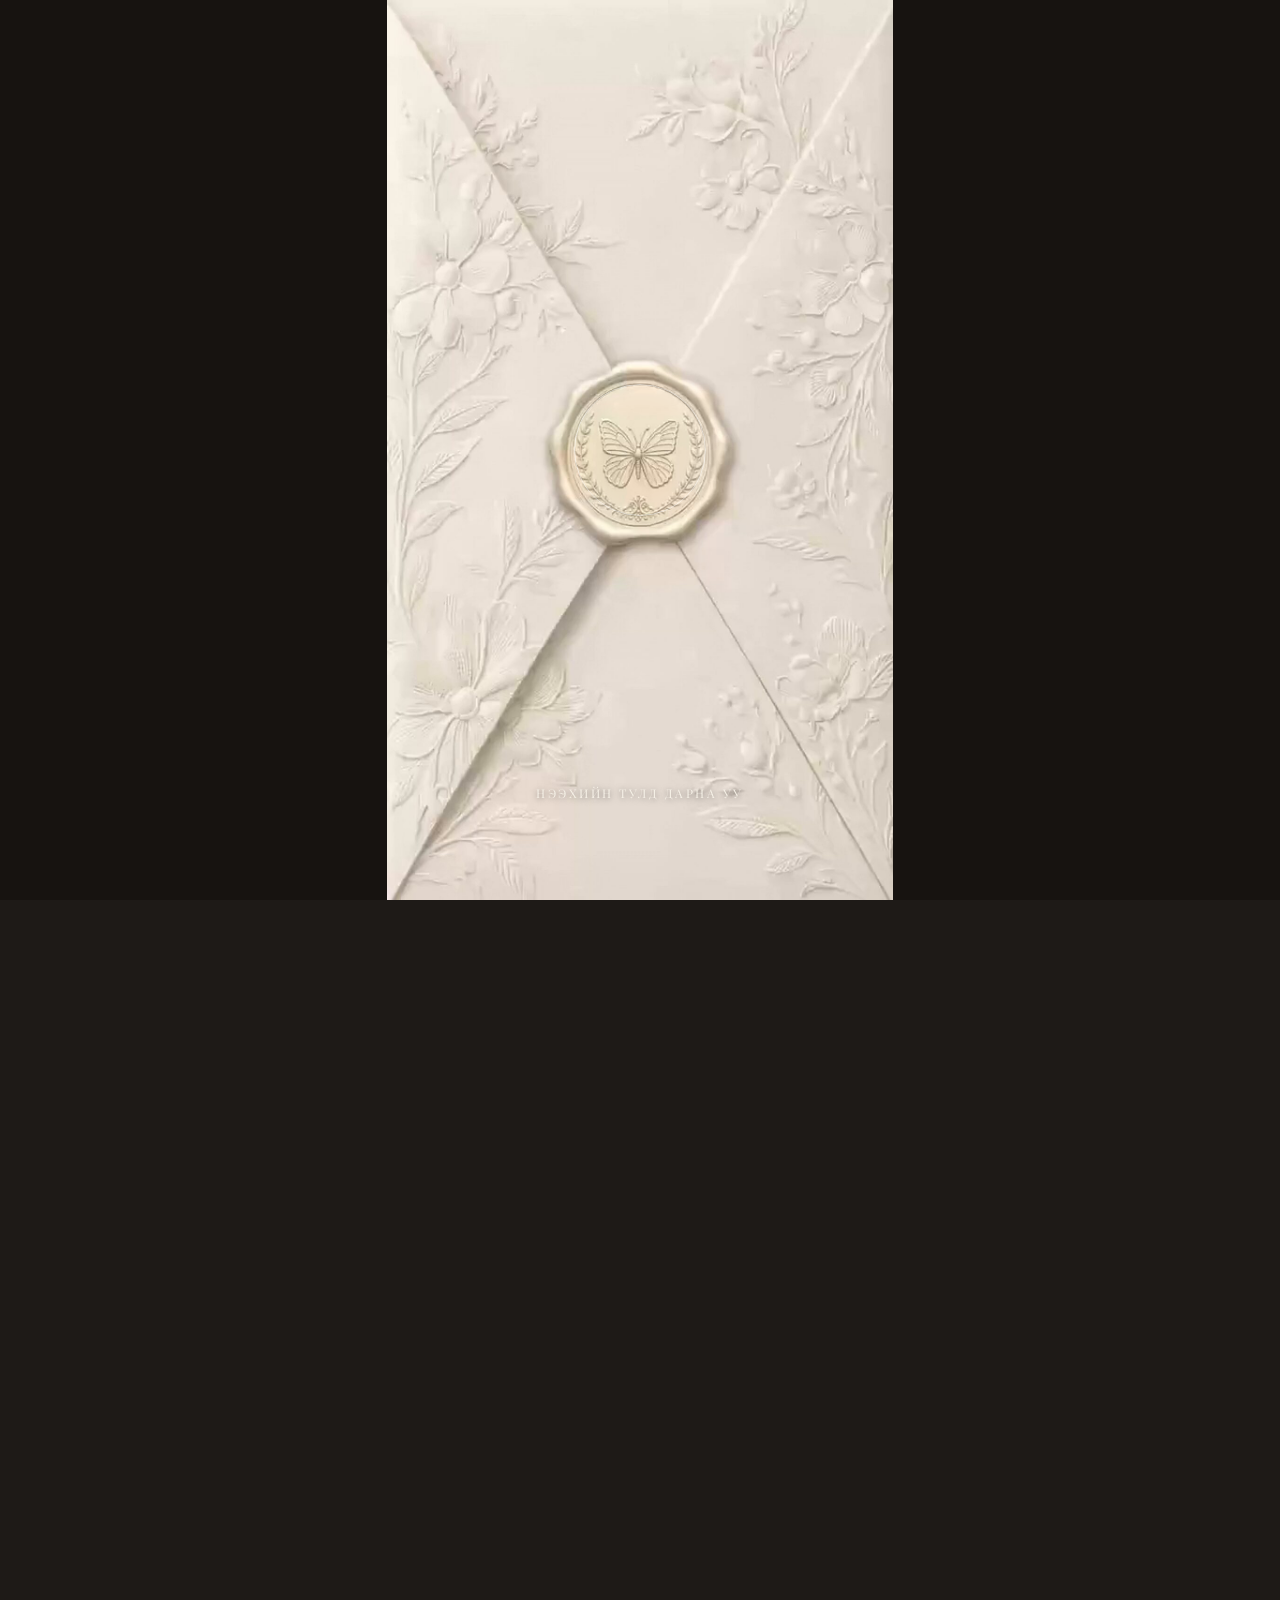
==== index.html @ 4af5bd7d "Strip the page back to Хаана + countdown, divide the timer with rules Removed, as asked: the Хэзээ b" ====
<!DOCTYPE html>
<html lang="mn" class="gate-open">
<head>
<meta charset="UTF-8">
<meta name="viewport" content="width=device-width, initial-scale=1.0, viewport-fit=cover">
<title>Batbaatar &amp; Enkhjargal | Хуримын урилга</title>
<meta name="description" content="Батбаатар, Энхжаргал хоёрын хуримын ёслолын урилга — 2026 оны 9 дүгээр сарын 28, Увс аймаг, Тэс сум.">
<meta name="theme-color" content="#e5ded5">
<link rel="preconnect" href="https://fonts.googleapis.com">
<link rel="preconnect" href="https://fonts.gstatic.com" crossorigin>
<link href="https://fonts.googleapis.com/css2?family=Cormorant+Garamond:wght@300;400;500;600&family=Mrs+Saint+Delafield&family=Playfair+Display:wght@400;500;600&display=swap" rel="stylesheet">
<link rel="stylesheet" href="assets/css/style.css">
</head>
<body>

<div class="progress-dots" id="progressDots">
  <span class="dot active" data-target="verse"></span>
  <span class="dot" data-target="photo"></span>
  <span class="dot" data-target="venue"></span>
  <span class="dot" data-target="closing"></span>
</div>

<!-- ============ INTRO GATE (tap anywhere -> film, then straight into the page) ============ -->
<div class="intro-gate" id="introGate">
  <video
    id="introVideo"
    class="intro-video"
    poster="assets/video/poster.jpg"
    playsinline
    webkit-playsinline
    preload="auto"
  >
    <source src="assets/video/intro.webm" type="video/webm">
    <source src="assets/video/intro.mp4" type="video/mp4">
  </video>

  <button class="intro-tap-layer" id="introTap" type="button">
    <span class="tap-ring"></span>
    <span class="tap-hint" id="tapHint"></span>
  </button>

  <p class="intro-loading" id="introLoading"></p>
  <button class="skip-hint" id="skipHint" type="button"></button>
</div>

<main class="scroller" id="scroller">

  <!-- 0. VERSE -->
  <section class="panel" id="verse">
    <img class="reveal posy" src="assets/img/posy.webp" alt="" width="620" height="254">
    <div class="verse-text" id="verseText"></div>
  </section>

  <!-- 1. THE COUPLE + CEREMONY DATE -->
  <section class="panel" id="photo">
    <img class="reveal arch-photo" src="assets/img/arch-photo.webp" alt="Батбаатар, Энхжаргал хоёр" width="680" height="986">

    <p class="reveal caps ceremony-label" style="--d:1" id="ceremonyLabel"></p>

    <div class="reveal date-block" style="--d:2">
      <div class="day-row">
        <span class="weekday" id="dateWeekday"></span>
        <span class="date-col">
          <span class="month" id="dateMonth"></span>
          <span class="day-num" id="dateDay"></span>
        </span>
        <span class="time-col">
          <span class="time-value" id="dateTime"></span>
          <span class="time-label" id="dateTimeLabel"></span>
        </span>
      </div>
      <p class="year" id="dateYear"></p>
    </div>

    <p class="reveal place-line" style="--d:3" id="placeLine"></p>

    <span class="scroll-cue" aria-hidden="true"></span>
  </section>

  <!-- 3. VENUE + COUNTDOWN -->
  <section class="panel venue-panel" id="venue">
    <img class="branch branch-a" src="assets/img/branch-a.webp" alt="" width="380" height="479">
    <img class="branch branch-b" src="assets/img/branch-b.webp" alt="" width="300" height="552">

    <div class="reveal detail-block" style="--d:1">
      <h3 class="detail-title" id="whereTitle"></h3>
      <p class="detail-sub" id="whereAddress"></p>
      <a class="detail-map-link" id="whereMapLink" href="#" target="_blank" rel="noopener"></a>
    </div>

    <div class="reveal countdown" style="--d:2" id="countdown">
      <p class="countdown-label" id="countdownLabel"></p>
      <div class="countdown-row" id="countdownRow">
        <span class="cd-unit"><span class="cd-num" id="cdDays">–</span><span class="cd-cap" id="cdDaysCap"></span></span>
        <span class="cd-unit"><span class="cd-num" id="cdHours">–</span><span class="cd-cap" id="cdHoursCap"></span></span>
        <span class="cd-unit"><span class="cd-num" id="cdMins">–</span><span class="cd-cap" id="cdMinsCap"></span></span>
        <span class="cd-unit"><span class="cd-num" id="cdSecs">–</span><span class="cd-cap" id="cdSecsCap"></span></span>
      </div>
    </div>
  </section>

  <!-- 5. CLOSING -->
  <section class="panel" id="closing">
    <div class="reveal ornate-frame">
      <img src="assets/img/ornate-frame.webp" alt="" width="620" height="872">
      <div class="frame-shine"></div>
      <div class="ornate-names">
        <span id="closingNameA"></span>
        <span class="amp">&amp;</span>
        <span id="closingNameB"></span>
      </div>
    </div>
  </section>

</main>

<script src="assets/js/content.js"></script>
<script src="assets/js/script.js"></script>
</body>
</html>
---- assets/css/style.css ----
/* palette and type lifted from the invitation film so the page and the
   film read as one piece */
:root{
  --paper:#e5ded5;
  --ink:#7a6a5b;
  --ink-soft:#95867a;
  --deep:#5b4c41;
  --rule:rgba(150,128,106,.42);
  --serif:'Cormorant Garamond', Georgia, serif;
  --display:'Playfair Display', 'Cormorant Garamond', serif;
  --script-name:'Mrs Saint Delafield', cursive;
}

*{box-sizing:border-box;}

html{scroll-behavior:smooth;}
html.gate-open,
html.gate-open body{overflow:hidden;height:100%;}

body{
  margin:0;
  font-family:var(--serif);
  background:#2a2420;
  color:var(--ink);
  -webkit-font-smoothing:antialiased;
}

.scroller{scroll-snap-type:y proximity;}

.panel{
  position:relative;
  max-width:480px;
  margin:0 auto;
  min-height:100vh;
  min-height:100dvh;
  display:flex;
  flex-direction:column;
  align-items:center;
  justify-content:center;
  text-align:center;
  padding:56px 34px 64px;
  scroll-snap-align:start;
  overflow:hidden;
  background:var(--paper) url(../img/paper-bg.webp) center/cover no-repeat;
  box-shadow:0 0 60px rgba(0,0,0,0.25);
}

/* ---------- progress dots ---------- */
.progress-dots{
  position:fixed;
  right:13px;
  top:50%;
  transform:translateY(-50%);
  display:flex;
  flex-direction:column;
  gap:10px;
  z-index:50;
}
.dot{
  width:6px;height:6px;border-radius:50%;
  background:rgba(122,106,91,0.3);
  cursor:pointer;
  transition:background .3s, transform .3s;
}
.dot.active{background:var(--ink-soft);transform:scale(1.45);}

/* ---------- shared type ---------- */
.caps{
  font-family:var(--display);
  font-size:11px;
  letter-spacing:.36em;
  text-indent:.36em;
  text-transform:uppercase;
  color:var(--ink-soft);
  line-height:2.2;
  margin:0;
}

/* ================= INTRO GATE (full screen, tap anywhere) ================= */
.intro-gate{
  position:fixed;
  inset:0;
  z-index:200;
  background:#171310;
  display:flex;
  align-items:center;
  justify-content:center;
  opacity:1;
  transition:opacity .9s ease;
}
.intro-gate.done{opacity:0;pointer-events:none;}
.intro-gate.gone{display:none;}

.intro-video{
  width:100%;
  height:100%;
  object-fit:cover;
  display:block;
  background:#171310;
}
/* on anything wider than a phone, show the whole 9:16 frame instead of cropping it */
@media (min-aspect-ratio:5/8){
  .intro-video{object-fit:contain;}
}

/* the whole screen is the button */
.intro-tap-layer{
  position:absolute;
  inset:0;
  z-index:5;
  width:100%;
  height:100%;
  border:none;
  padding:0;
  margin:0;
  background:transparent;
  cursor:pointer;
  display:flex;
  flex-direction:column;
  align-items:center;
  justify-content:center;
  transition:opacity .6s ease;
}
.intro-gate.playing .intro-tap-layer{opacity:0;pointer-events:none;}

/* soft halo over the wax seal in the poster frame */
.tap-ring{
  width:132px;
  height:132px;
  border-radius:50%;
  border:1px solid rgba(255,255,255,0.55);
  box-shadow:0 0 26px rgba(255,255,255,0.35), inset 0 0 26px rgba(255,255,255,0.25);
  animation:seal-pulse 2.6s ease-in-out infinite;
}
@keyframes seal-pulse{
  0%,100%{transform:scale(1);opacity:0.55;}
  50%{transform:scale(1.09);opacity:0.95;}
}

.tap-hint{
  position:absolute;
  bottom:11%;
  font-family:var(--display);
  font-size:12px;
  letter-spacing:2.5px;
  text-transform:uppercase;
  color:#f6f1e7;
  text-shadow:0 1px 6px rgba(0,0,0,0.55);
  animation:hint-breathe 2.6s ease-in-out infinite;
}
@keyframes hint-breathe{
  0%,100%{opacity:0.6;}
  50%{opacity:1;}
}

.intro-loading{
  position:absolute;
  z-index:6;
  bottom:11%;
  margin:0;
  font-size:11px;
  letter-spacing:2.5px;
  text-transform:uppercase;
  color:#f6f1e7;
  text-shadow:0 1px 6px rgba(0,0,0,0.55);
  opacity:0;
  pointer-events:none;
  transition:opacity .3s ease;
}
.intro-gate.buffering .intro-loading{opacity:0.8;}

.skip-hint{
  position:absolute;
  z-index:7;
  bottom:5%;
  right:6%;
  margin:0;
  border:none;
  background:transparent;
  font-family:var(--display);
  font-size:11px;
  letter-spacing:1.5px;
  text-transform:uppercase;
  color:#f6f1e7;
  text-shadow:0 1px 6px rgba(0,0,0,0.55);
  opacity:0;
  pointer-events:none;
  cursor:pointer;
  transition:opacity .4s ease;
}
.intro-gate.playing .skip-hint{opacity:0.7;pointer-events:auto;}
.skip-hint:hover{opacity:1;}

@media (prefers-reduced-motion:reduce){
  .tap-ring,.tap-hint{animation:none;}
}

/* ================= 0. VERSE ================= */
.posy{
  display:block;
  width:min(70%,262px);
  height:auto;
  margin-bottom:22px;
}
.verse-text{
  display:flex;
  flex-direction:column;
  align-items:center;
  gap:.7em;
  max-width:300px;
}
.verse-text p{
  margin:0;
  font-family:var(--serif);
  font-style:italic;
  font-weight:500;
  font-size:clamp(15px, 4.4vw, 19px);
  line-height:1.6;
  color:var(--deep);
}
.verse-text p:nth-last-child(-n+2){margin-top:.3em;}

/* ================= 1. THE COUPLE + DATE ================= */
.arch-photo{
  display:block;
  width:min(76%,300px);
  height:auto;
  margin:0 auto 36px;
  filter:drop-shadow(0 14px 26px rgba(90,72,56,.18));
}
.ceremony-label{
  margin:0 auto 22px;
  font-size:clamp(14px, 4.4vw, 19px);
  letter-spacing:.3em;
  text-indent:.3em;
  text-align:center;
}

.date-block{margin:0 auto 36px;text-align:center;}
.date-block .day-row{
  display:flex;
  flex-wrap:wrap;
  align-items:flex-end;
  justify-content:center;
  gap:clamp(12px, 4vw, 22px);
  row-gap:14px;
  margin:0;
  font-family:var(--display);
  text-transform:uppercase;
  color:var(--deep);
}
/* weekday and the "цагт" label share one small, tracked caption style */
.date-block .weekday,
.date-block .time-label{
  font-size:clamp(12px, 3.6vw, 16px);
  letter-spacing:.18em;
  line-height:1.3;
}
/* month sits directly over the day number, centered in the same column */
.date-block .date-col,
.date-block .time-col{
  display:flex;
  flex-direction:column;
  align-items:center;
}
.date-block .month{
  font-size:clamp(12px, 3.6vw, 15px);
  letter-spacing:.22em;
  text-indent:.22em;
  margin:0 0 10px;
}
.date-block .day-num{
  font-size:clamp(36px, 11vw, 50px);
  letter-spacing:0;
  line-height:1;
  padding:0 clamp(10px, 3vw, 16px);
  border-left:1px solid var(--rule);
  border-right:1px solid var(--rule);
}
.date-block .time-value{
  font-size:clamp(19px, 6vw, 26px);
  letter-spacing:0;
  line-height:1;
  margin:0 0 8px;
}
.date-block .year{
  display:block;
  font-family:var(--display);
  font-size:clamp(13px, 3.8vw, 16px);
  letter-spacing:.3em;
  text-indent:.3em;
  text-transform:uppercase;
  color:var(--deep);
  margin:20px 0 0;
  text-align:center;
}
.place-line{
  font-family:var(--serif);
  font-style:italic;
  font-weight:500;
  font-size:clamp(14px, 4vw, 17px);
  line-height:1.5;
  color:var(--ink-soft);
  text-align:center;
  margin:0 auto;
}

/* a quiet nudge that the page keeps going */
.scroll-cue{
  position:absolute;
  bottom:26px;
  left:50%;
  width:1px;
  height:40px;
  margin-left:-.5px;
  background:linear-gradient(to bottom, transparent, var(--rule));
  animation:cue-drift 2.8s ease-in-out infinite;
}
@keyframes cue-drift{
  0%,100%{opacity:.25;transform:translateY(-6px);}
  50%{opacity:.9;transform:translateY(0);}
}

/* ================= 2. VENUE ================= */
.venue-panel{overflow:hidden;}
.branch{
  position:absolute;
  height:auto;
  opacity:.9;
  pointer-events:none;
}
.branch-a{top:-2%;left:-7%;width:40%;transform:rotate(-5deg);}
.branch-b{bottom:12%;right:-9%;width:31%;transform:rotate(5deg);}

/* sits a little below centre so it clears the top branch */
.detail-block{margin:56px 0 20px;width:100%;}
.detail-title{
  font-family:var(--display);
  font-size:clamp(15px, 4.4vw, 19px);
  letter-spacing:.32em;
  text-indent:.32em;
  text-transform:uppercase;
  color:var(--deep);
  font-weight:400;
  margin:0;
}
.detail-title::after{
  content:'';
  display:block;
  width:30px;
  height:1px;
  background:var(--rule);
  margin:14px auto 18px;
}
.detail-sub{
  font-size:clamp(16px, 4.6vw, 19px);
  line-height:1.8;
  letter-spacing:.04em;
  color:var(--ink-soft);
  margin:0;
}
.detail-map-link{
  display:inline-block;
  font-family:var(--display);
  font-size:clamp(12px, 3.4vw, 14px);
  letter-spacing:.1em;
  text-transform:uppercase;
  color:var(--ink-soft);
  text-decoration:none;
  border-bottom:1px solid var(--rule);
  padding-bottom:2px;
  margin-top:18px;
}
.detail-map-link:hover{color:var(--deep);}

/* ---------- countdown to the ceremony ---------- */
.countdown{
  width:100%;
  margin:48px 0 0;
}
.countdown-label{
  font-family:var(--display);
  font-size:clamp(11px, 3.2vw, 13px);
  letter-spacing:.2em;
  text-indent:.2em;
  text-transform:uppercase;
  color:var(--ink-soft);
  margin:0 0 20px;
}
.countdown-row{
  display:flex;
  justify-content:center;
  align-items:stretch;
}
.cd-unit{
  display:flex;
  flex-direction:column;
  align-items:center;
  padding:0 clamp(9px, 3.2vw, 20px);
}
.cd-unit + .cd-unit{border-left:1px solid var(--rule);}
.cd-num{
  font-family:var(--display);
  font-size:clamp(34px, 10.5vw, 52px);
  line-height:1;
  color:var(--deep);
  font-variant-numeric:tabular-nums;
}
.cd-cap{
  font-family:var(--display);
  font-size:clamp(9.5px, 3vw, 12px);
  letter-spacing:.14em;
  text-indent:.14em;
  text-transform:uppercase;
  color:var(--ink-soft);
  margin-top:10px;
}
.countdown.done .countdown-label{
  font-size:clamp(13px, 3.8vw, 16px);
  color:var(--deep);
  margin:0;
}

/* ================= 3. CLOSING ================= */
.ornate-frame{
  position:relative;
  width:min(80%,300px);
}
.ornate-frame > img{
  display:block;
  width:100%;
  height:auto;
}
.frame-shine{
  position:absolute;
  top:-20%;
  left:-60%;
  width:40%;
  height:140%;
  background:linear-gradient(100deg, transparent, rgba(255,252,246,.6), transparent);
  transform:rotate(18deg);
  pointer-events:none;
  opacity:0;
}
.ornate-frame.in-view .frame-shine{animation:frame-shine-sweep 2.4s ease .7s 1;}
@keyframes frame-shine-sweep{
  0%{opacity:0; left:-60%;}
  15%{opacity:1;}
  55%{opacity:1; left:120%;}
  100%{opacity:0; left:120%;}
}
.ornate-names{
  position:absolute;
  left:15%;
  right:15%;
  top:50%;
  transform:translateY(-50%);
  display:flex;
  flex-direction:column;
  align-items:center;
  font-family:var(--script-name);
  color:#8a6e55;
  font-size:clamp(26px,8.8vw,37px);
  line-height:.9;
}
.ornate-names span{white-space:nowrap;}
.ornate-names .amp{
  font-family:var(--serif);
  font-style:italic;
  font-size:.5em;
  color:#9c8878;
  line-height:1;
  margin:.16em 0 .1em;
}

/* ================= reveal animation ================= */
.reveal{
  opacity:0;
  transform:translateY(12px);
  transition:opacity 1.2s ease, transform 1.2s cubic-bezier(.22,.8,.3,1);
  transition-delay:calc(var(--d, 0) * 260ms);
}
.reveal.in-view{
  opacity:1;
  transform:none;
}

/* ================= responsive ================= */
@media (min-width:481px){
  body{background:#1e1a17;}
}

@media (prefers-reduced-motion:reduce){
  html{scroll-behavior:auto;}
  .reveal{transition-duration:.2s;transition-delay:0s;}
  .scroll-cue,.frame-shine{animation:none;}
}
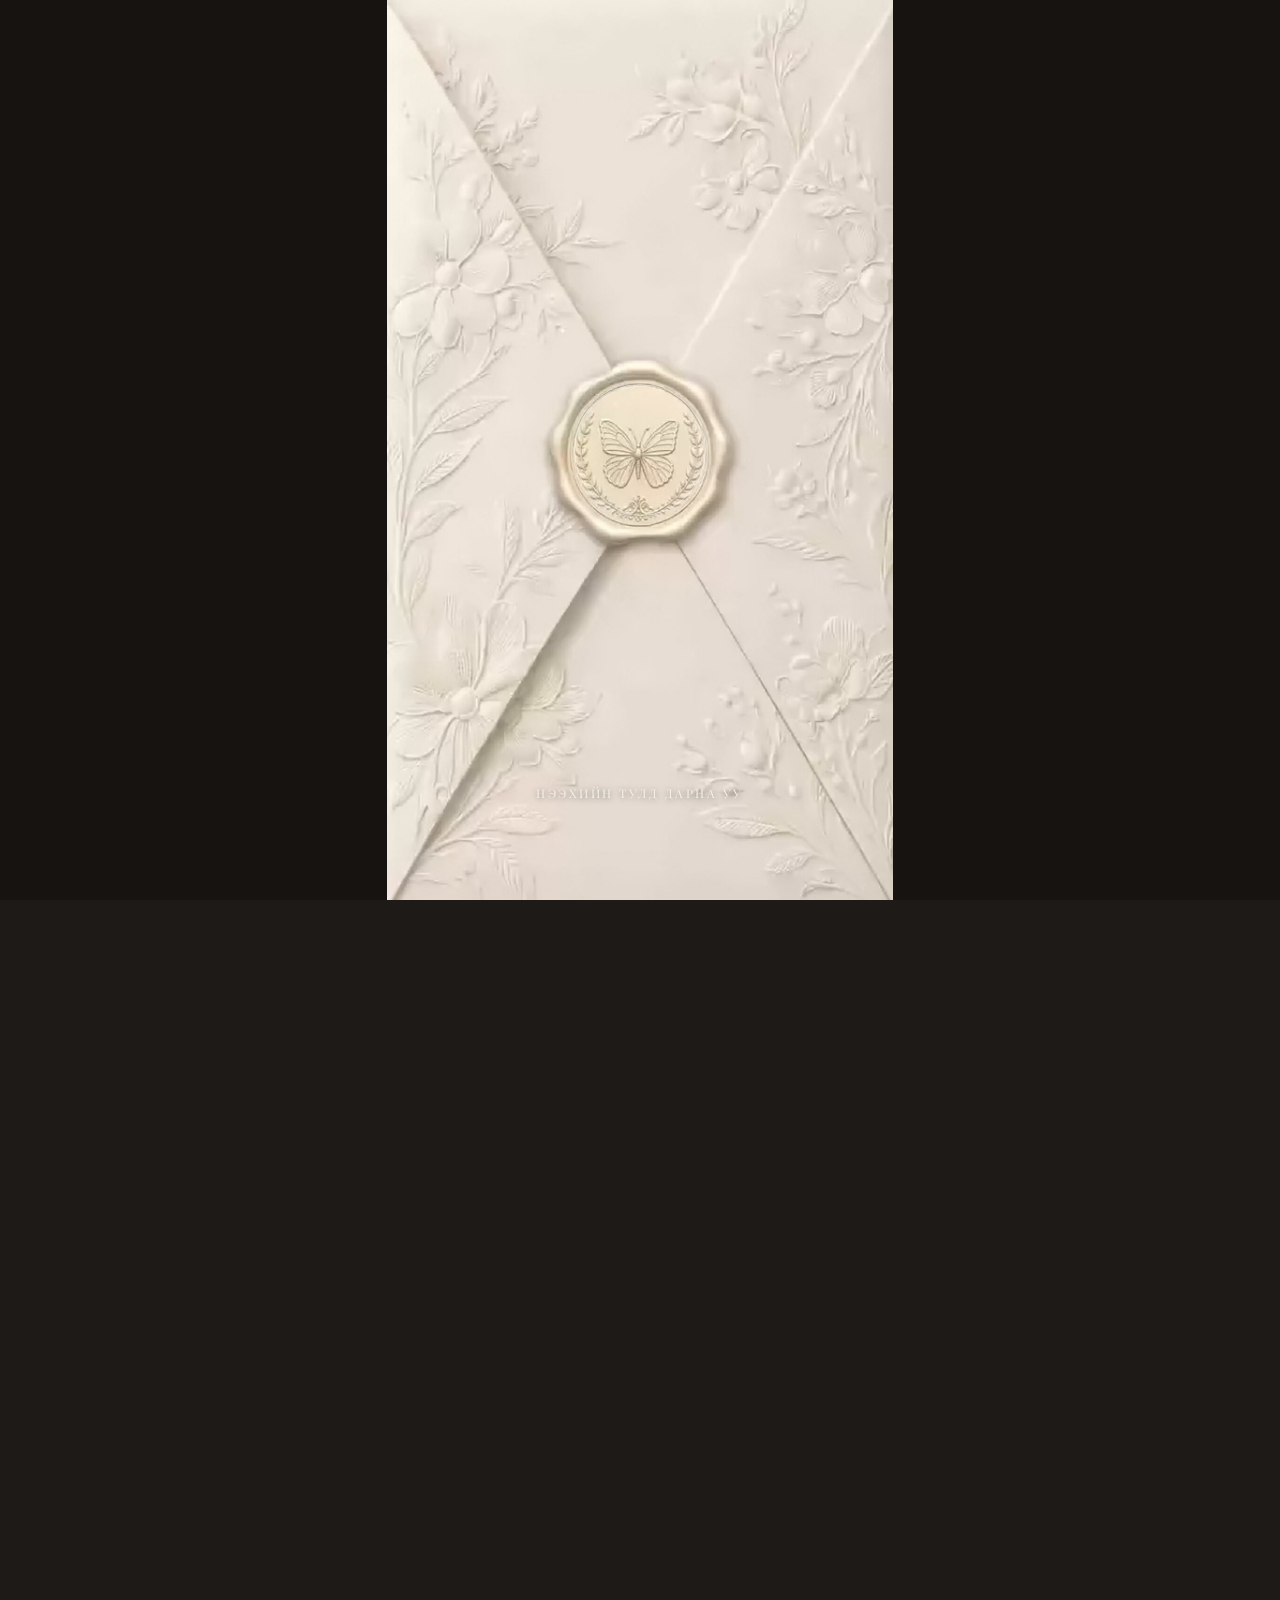
==== commit 3b4e2f65: "Move the ceremony to 9:00 and rename the bag to Намарзан Ceremony start goes from 12:00 to 9:00 acro" ====
--- a/index.html
+++ b/index.html
@@ -6,6 +6,24 @@
 <title>Batbaatar &amp; Enkhjargal | Хуримын урилга</title>
 <meta name="description" content="Батбаатар, Энхжаргал хоёрын хуримын ёслолын урилга — 2026 оны 9 дүгээр сарын 28, Увс аймаг, Тэс сум.">
 <meta name="theme-color" content="#e5ded5">
+
+<!-- link preview (Messenger, Facebook, Viber, WhatsApp). Absolute URLs:
+     scrapers do not resolve relative ones. -->
+<meta property="og:type" content="website">
+<meta property="og:site_name" content="Batbaatar &amp; Enkhjargal">
+<meta property="og:title" content="Batbaatar &amp; Enkhjargal | Хуримын урилга">
+<meta property="og:description" content="2026 оны 9 дүгээр сарын 28, Даваа гараг · 9:00 цаг — Увс аймаг, Тэс сум.">
+<meta property="og:url" content="https://enkhjargal-batbaatar.github.io/">
+<meta property="og:locale" content="mn_MN">
+<meta property="og:image" content="https://enkhjargal-batbaatar.github.io/assets/img/share.jpg">
+<meta property="og:image:type" content="image/jpeg">
+<meta property="og:image:width" content="1200">
+<meta property="og:image:height" content="630">
+<meta property="og:image:alt" content="Батбаатар, Энхжаргал хоёр">
+<meta name="twitter:card" content="summary_large_image">
+<meta name="twitter:title" content="Batbaatar &amp; Enkhjargal | Хуримын урилга">
+<meta name="twitter:description" content="2026 оны 9 дүгээр сарын 28, Даваа гараг · 9:00 цаг — Увс аймаг, Тэс сум.">
+<meta name="twitter:image" content="https://enkhjargal-batbaatar.github.io/assets/img/share.jpg">
 <link rel="preconnect" href="https://fonts.googleapis.com">
 <link rel="preconnect" href="https://fonts.gstatic.com" crossorigin>
 <link href="https://fonts.googleapis.com/css2?family=Cormorant+Garamond:wght@300;400;500;600&family=Mrs+Saint+Delafield&family=Playfair+Display:wght@400;500;600&display=swap" rel="stylesheet">
@@ -28,11 +46,18 @@
     poster="assets/video/poster.jpg"
     playsinline
     webkit-playsinline
+    muted
     preload="auto"
   >
     <source src="assets/video/intro.webm" type="video/webm">
     <source src="assets/video/intro.mp4" type="video/mp4">
   </video>
+
+  <!-- the music outlives the film: it keeps playing into the page below -->
+  <audio id="introAudio" preload="auto">
+    <source src="assets/audio/music.m4a" type="audio/mp4">
+    <source src="assets/audio/music.mp3" type="audio/mpeg">
+  </audio>
 
   <button class="intro-tap-layer" id="introTap" type="button">
     <span class="tap-ring"></span>
--- a/assets/css/style.css
+++ b/assets/css/style.css
@@ -336,7 +336,7 @@
 .detail-block{margin:56px 0 20px;width:100%;}
 .detail-title{
   font-family:var(--display);
-  font-size:clamp(15px, 4.4vw, 19px);
+  font-size:clamp(30px, 8.8vw, 38px);
   letter-spacing:.32em;
   text-indent:.32em;
   text-transform:uppercase;
@@ -347,10 +347,10 @@
 .detail-title::after{
   content:'';
   display:block;
-  width:30px;
+  width:46px;
   height:1px;
   background:var(--rule);
-  margin:14px auto 18px;
+  margin:18px auto 20px;
 }
 .detail-sub{
   font-size:clamp(16px, 4.6vw, 19px);
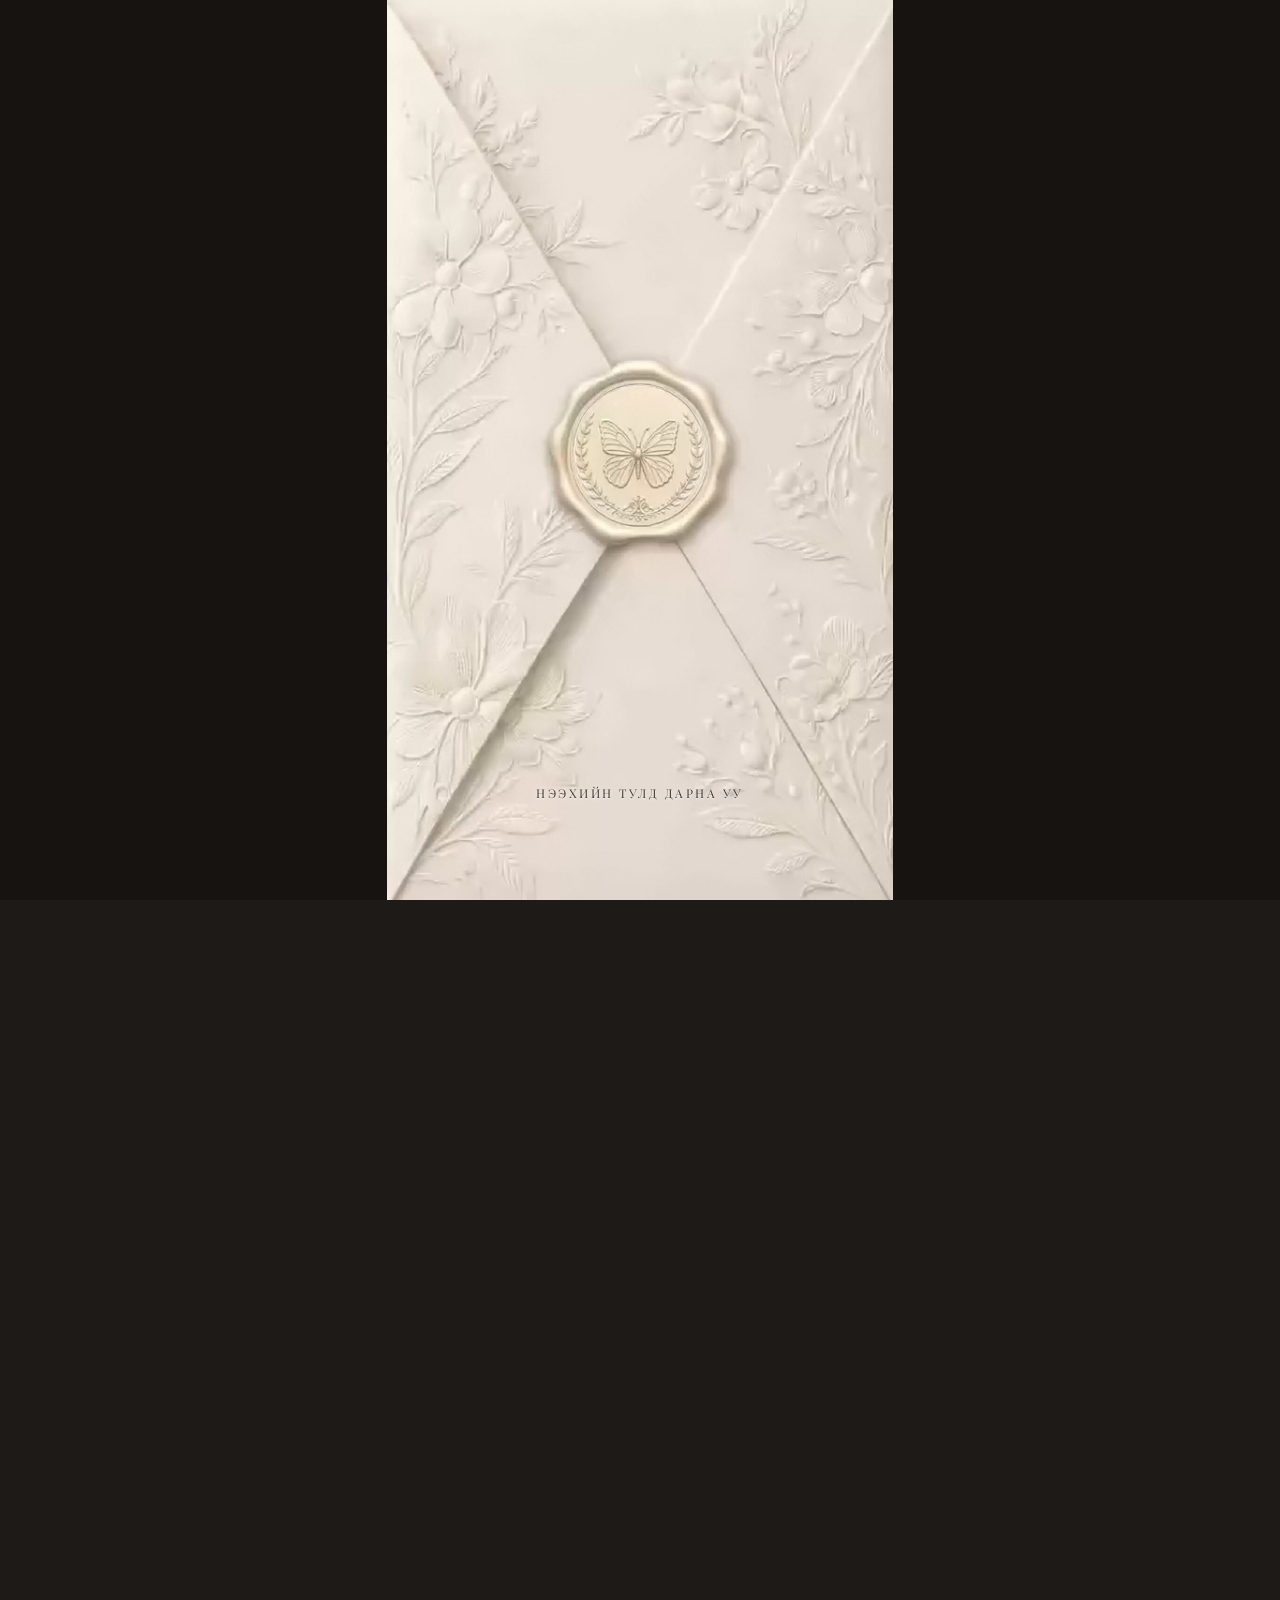
==== commit cf5d200d: "Give the intro gate's labels an ink dark enough to read on the envelope "НЭЭХИЙН ТУЛД ДАРНА УУ" was " ====
--- a/index.html
+++ b/index.html
@@ -27,7 +27,7 @@
 <link rel="preconnect" href="https://fonts.googleapis.com">
 <link rel="preconnect" href="https://fonts.gstatic.com" crossorigin>
 <link href="https://fonts.googleapis.com/css2?family=Cormorant+Garamond:wght@300;400;500;600&family=Mrs+Saint+Delafield&family=Playfair+Display:wght@400;500;600&display=swap" rel="stylesheet">
-<link rel="stylesheet" href="assets/css/style.css">
+<link rel="stylesheet" href="assets/css/style.css?v=20260913b">
 </head>
 <body>
 
@@ -139,7 +139,7 @@
 
 </main>
 
-<script src="assets/js/content.js"></script>
-<script src="assets/js/script.js"></script>
+<script src="assets/js/content.js?v=20260913"></script>
+<script src="assets/js/script.js?v=20260913"></script>
 </body>
 </html>
--- a/assets/css/style.css
+++ b/assets/css/style.css
@@ -5,6 +5,9 @@
   --ink:#7a6a5b;
   --ink-soft:#95867a;
   --deep:#5b4c41;
+  /* the intro gate's labels sit on the film's cream envelope, so they need
+     to be a shade deeper than --deep to clear the embossed shadows */
+  --gate-ink:#473b32;
   --rule:rgba(150,128,106,.42);
   --serif:'Cormorant Garamond', Georgia, serif;
   --display:'Playfair Display', 'Cormorant Garamond', serif;
@@ -144,12 +147,12 @@
   font-size:12px;
   letter-spacing:2.5px;
   text-transform:uppercase;
-  color:#f6f1e7;
-  text-shadow:0 1px 6px rgba(0,0,0,0.55);
+  color:var(--gate-ink);
+  text-shadow:0 1px 2px rgba(255,255,255,0.9), 0 0 14px rgba(255,255,255,0.65);
   animation:hint-breathe 2.6s ease-in-out infinite;
 }
 @keyframes hint-breathe{
-  0%,100%{opacity:0.6;}
+  0%,100%{opacity:0.92;}
   50%{opacity:1;}
 }
 
@@ -161,13 +164,13 @@
   font-size:11px;
   letter-spacing:2.5px;
   text-transform:uppercase;
-  color:#f6f1e7;
-  text-shadow:0 1px 6px rgba(0,0,0,0.55);
+  color:var(--gate-ink);
+  text-shadow:0 1px 2px rgba(255,255,255,0.9), 0 0 14px rgba(255,255,255,0.65);
   opacity:0;
   pointer-events:none;
   transition:opacity .3s ease;
 }
-.intro-gate.buffering .intro-loading{opacity:0.8;}
+.intro-gate.buffering .intro-loading{opacity:1;}
 
 .skip-hint{
   position:absolute;
@@ -181,14 +184,14 @@
   font-size:11px;
   letter-spacing:1.5px;
   text-transform:uppercase;
-  color:#f6f1e7;
-  text-shadow:0 1px 6px rgba(0,0,0,0.55);
+  color:var(--gate-ink);
+  text-shadow:0 1px 2px rgba(255,255,255,0.9), 0 0 14px rgba(255,255,255,0.65);
   opacity:0;
   pointer-events:none;
   cursor:pointer;
   transition:opacity .4s ease;
 }
-.intro-gate.playing .skip-hint{opacity:0.7;pointer-events:auto;}
+.intro-gate.playing .skip-hint{opacity:0.85;pointer-events:auto;}
 .skip-hint:hover{opacity:1;}
 
 @media (prefers-reduced-motion:reduce){
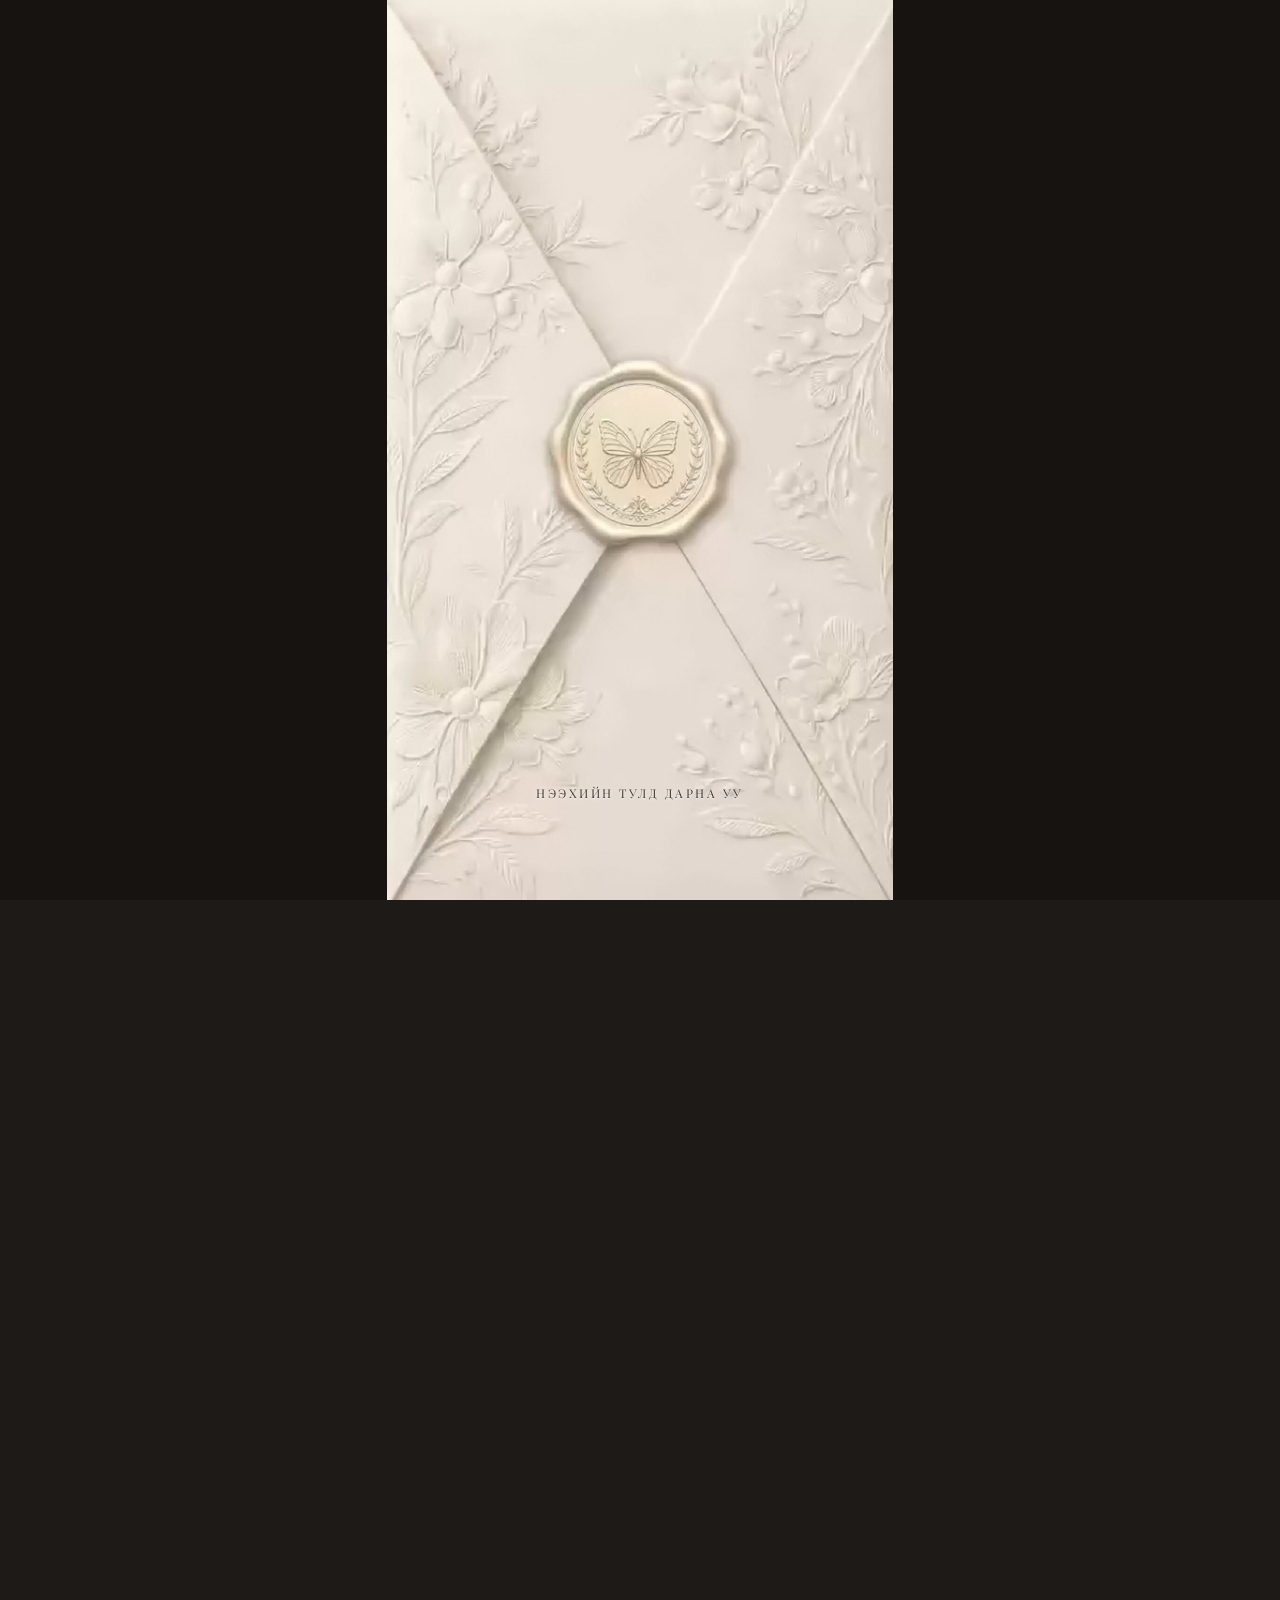
==== commit 9c2a7b8d: "Add the love-story deck: photos the guest turns through, each with its line A panel between the coup" ====
--- a/index.html
+++ b/index.html
@@ -34,6 +34,7 @@
 <div class="progress-dots" id="progressDots">
   <span class="dot active" data-target="verse"></span>
   <span class="dot" data-target="photo"></span>
+  <span class="dot" data-target="love"></span>
   <span class="dot" data-target="venue"></span>
   <span class="dot" data-target="closing"></span>
 </div>
@@ -55,8 +56,8 @@
 
   <!-- the music outlives the film: it keeps playing into the page below -->
   <audio id="introAudio" preload="auto">
-    <source src="assets/audio/music.m4a" type="audio/mp4">
-    <source src="assets/audio/music.mp3" type="audio/mpeg">
+    <source src="assets/audio/music.m4a?v=20260913b" type="audio/mp4">
+    <source src="assets/audio/music.mp3?v=20260913b" type="audio/mpeg">
   </audio>
 
   <button class="intro-tap-layer" id="introTap" type="button">
@@ -102,6 +103,16 @@
     <span class="scroll-cue" aria-hidden="true"></span>
   </section>
 
+  <!-- 2. OUR LOVE STORY (photo deck) -->
+  <!-- hidden until content.js carries cards; script.js drops the panel and
+       its dot entirely when the list is empty -->
+  <section class="panel love-panel" id="love" hidden>
+    <h2 class="reveal love-title" id="loveTitle"></h2>
+    <p class="reveal love-names" id="loveNames"></p>
+    <div class="reveal love-deck" style="--d:1" id="loveDeck" tabindex="0" role="group" aria-roledescription="carousel"></div>
+    <div class="reveal love-dots" style="--d:2" id="loveDots"></div>
+  </section>
+
   <!-- 3. VENUE + COUNTDOWN -->
   <section class="panel venue-panel" id="venue">
     <img class="branch branch-a" src="assets/img/branch-a.webp" alt="" width="380" height="479">
--- a/assets/css/style.css
+++ b/assets/css/style.css
@@ -9,6 +9,7 @@
      to be a shade deeper than --deep to clear the embossed shadows */
   --gate-ink:#473b32;
   --rule:rgba(150,128,106,.42);
+  --heart:#c0847e;
   --serif:'Cormorant Garamond', Georgia, serif;
   --display:'Playfair Display', 'Cormorant Garamond', serif;
   --script-name:'Mrs Saint Delafield', cursive;
@@ -47,6 +48,8 @@
   background:var(--paper) url(../img/paper-bg.webp) center/cover no-repeat;
   box-shadow:0 0 60px rgba(0,0,0,0.25);
 }
+/* .panel is display:flex, which would otherwise win over [hidden] */
+.panel[hidden]{display:none;}
 
 /* ---------- progress dots ---------- */
 .progress-dots{
@@ -324,6 +327,108 @@
   50%{opacity:.9;transform:translateY(0);}
 }
 
+/* ================= 2. LOVE STORY (photo deck) ================= */
+/* the deck spills past the panel on both sides; .panel's overflow:hidden is
+   what trims the far cards off at the screen edge */
+.love-title{
+  font-family:var(--display);
+  font-weight:500;
+  font-size:clamp(25px, 7.4vw, 34px);
+  line-height:1.16;
+  color:var(--deep);
+  margin:0;
+  text-align:center;
+}
+.love-names{
+  display:flex;
+  align-items:center;
+  justify-content:center;
+  gap:9px;
+  font-family:var(--display);
+  font-size:clamp(11px, 3.2vw, 13px);
+  letter-spacing:.2em;
+  text-indent:.2em;
+  text-transform:uppercase;
+  color:var(--ink-soft);
+  margin:13px 0 0;
+}
+.love-heart{
+  font-size:1.2em;
+  text-indent:0;
+  color:var(--heart);
+  line-height:1;
+}
+
+.love-deck{
+  /* the card's width drives the deck's height, so the two stay a 3:4 frame
+     and the neighbours always have room to show at the screen's edges */
+  --card-w:min(56vw, 230px);
+  position:relative;
+  width:100%;
+  height:calc(var(--card-w) * 4 / 3);
+  margin:28px 0 0;
+  perspective:1100px;
+  touch-action:pan-y;
+  outline:none;
+}
+.love-card{
+  position:absolute;
+  top:0;
+  left:50%;
+  width:var(--card-w);
+  height:100%;
+  margin:0;
+  border-radius:14px;
+  overflow:hidden;
+  background:#cfc4b9;
+  box-shadow:0 18px 38px rgba(70,55,42,.3);
+  cursor:pointer;
+  transform:translateX(calc(-50% + var(--x, 0%))) scale(var(--s, 1)) rotateY(var(--r, 0deg));
+  transition:transform .55s cubic-bezier(.22,.8,.3,1), opacity .55s ease;
+  will-change:transform;
+}
+.love-card img{
+  display:block;
+  width:100%;
+  height:100%;
+  object-fit:cover;
+}
+.love-quote{
+  position:absolute;
+  left:0;
+  right:0;
+  bottom:0;
+  margin:0;
+  padding:42px 15px 15px;
+  background:linear-gradient(to top, rgba(38,30,24,.84), rgba(38,30,24,.5) 45%, rgba(38,30,24,0));
+  color:#f6f1e7;
+  font-family:var(--serif);
+  font-style:italic;
+  font-size:clamp(11.5px, 3.2vw, 13.5px);
+  line-height:1.5;
+  text-align:left;
+}
+
+.love-dots{
+  display:flex;
+  justify-content:center;
+  align-items:center;
+  gap:7px;
+  margin:24px 0 0;
+}
+.love-dots span{
+  width:6px;
+  height:6px;
+  border-radius:3px;
+  background:rgba(122,106,91,.32);
+  cursor:pointer;
+  transition:width .35s ease, background .35s ease;
+}
+.love-dots span.on{
+  width:21px;
+  background:var(--ink-soft);
+}
+
 /* ================= 2. VENUE ================= */
 .venue-panel{overflow:hidden;}
 .branch{
@@ -496,5 +601,6 @@
 @media (prefers-reduced-motion:reduce){
   html{scroll-behavior:auto;}
   .reveal{transition-duration:.2s;transition-delay:0s;}
+  .love-card{transition-duration:.01s;}
   .scroll-cue,.frame-shine{animation:none;}
 }
